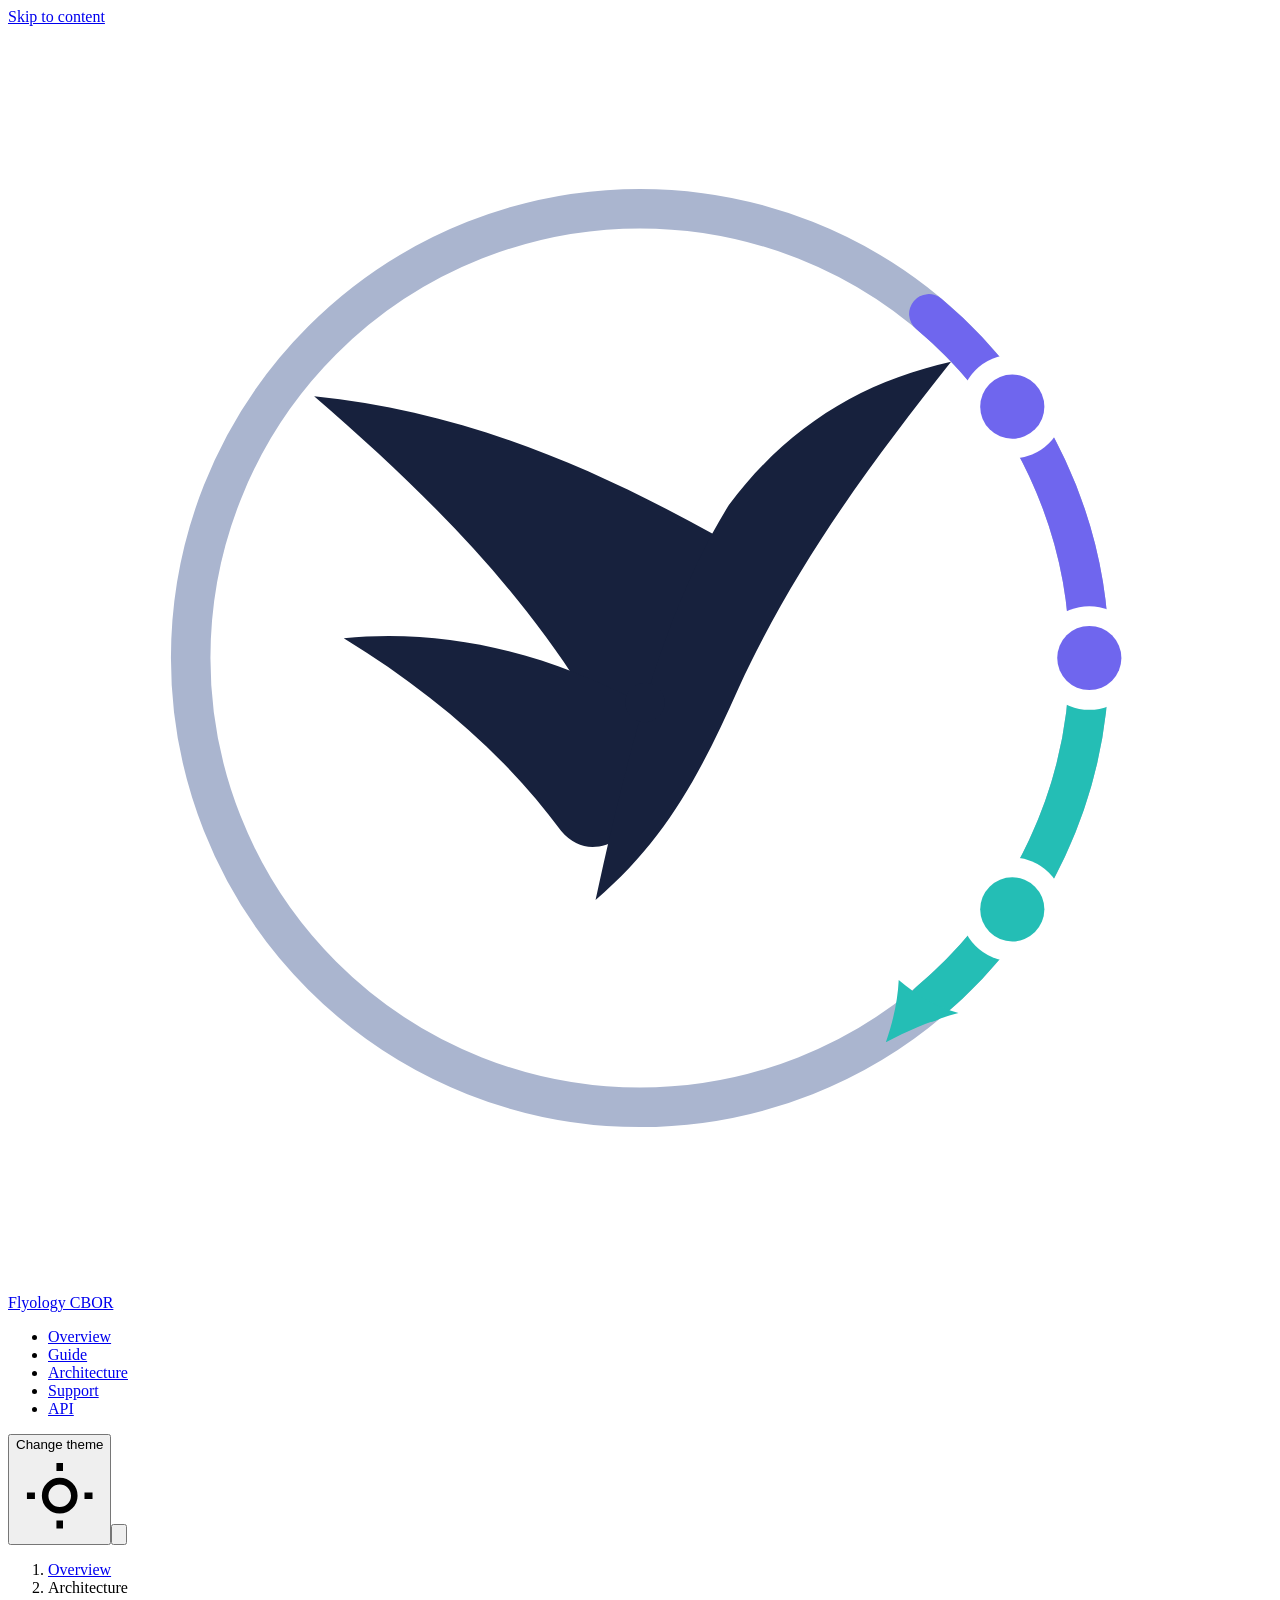
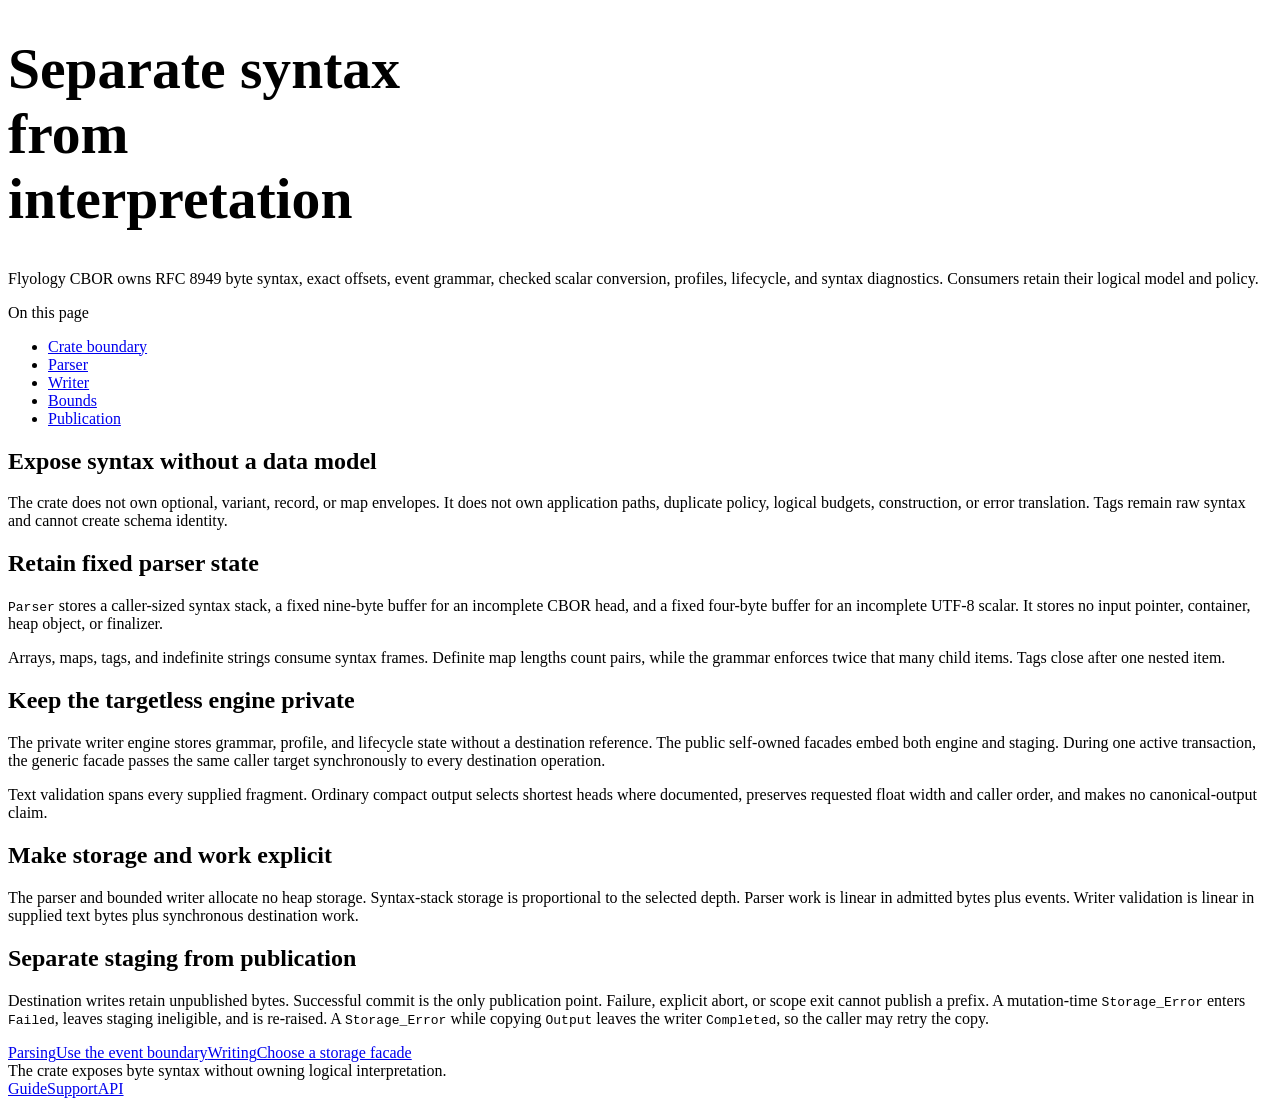
==== website/architecture/index.html @ 834462be "Problem: Flyology CBOR lacks maintained project documentation Users need reviewed guides, executable" ====
<!doctype html>
<html lang="en"><head><meta charset="utf-8"><meta name="viewport" content="width=device-width, initial-scale=1"><meta name="description" content="Ownership, streaming, and publication boundaries in Flyology CBOR."><title>Architecture · Flyology CBOR</title><link rel="icon" href="../assets/brand/flyology-primary-icon.svg" type="image/svg+xml"><link rel="stylesheet" href="../assets/styles/site.css"><link rel="stylesheet" href="../assets/styles/cbor.css"><script src="../assets/scripts/ada-highlight.js"></script><script src="../assets/scripts/site.js"></script></head>
<body><a class="skip-link" href="#main">Skip to content</a><header class="site-header"><nav class="site-nav" aria-label="Primary navigation"><a class="brand" href="../"><img src="../assets/brand/flyology-mark-transparent.svg" alt=""><span>Flyology CBOR</span></a><ul class="nav-links" data-nav-links><li><a href="../">Overview</a></li><li><a href="../guide/">Guide</a></li><li><a href="./" aria-current="page">Architecture</a></li><li><a href="../support/">Support</a></li><li><a href="../api/">API</a></li></ul><div class="nav-tools"><button class="icon-button" type="button" data-theme-toggle><span class="visually-hidden" data-theme-label>Change theme</span><svg aria-hidden="true" viewBox="0 0 24 24" fill="none" stroke="currentColor" stroke-width="1.8"><circle cx="12" cy="12" r="4"/><path d="M12 3v2.2M12 18.8V21M3 12h2.2M18.8 12H21"/></svg></button><button class="menu-button" type="button" data-menu-toggle aria-expanded="false" aria-label="Toggle navigation"><svg aria-hidden="true" viewBox="0 0 24 24" fill="none" stroke="currentColor" stroke-width="1.8"><path d="M4 7h16M4 12h2M4 17h16"/></svg></button></div></nav></header>
<main id="main" class="page-shell"><header class="doc-hero"><div><ol class="breadcrumb"><li><a href="../">Overview</a></li><li>Architecture</li></ol><h1>Separate syntax from interpretation</h1></div><p class="doc-hero-copy">Flyology CBOR owns RFC 8949 byte syntax, exact offsets, event grammar, checked scalar conversion, profiles, lifecycle, and syntax diagnostics. Consumers retain their logical model and policy.</p></header>
<div class="docs-layout"><aside class="toc" aria-label="On this page"><span class="toc-title">On this page</span><ul><li><a href="#boundary">Crate boundary</a></li><li><a href="#parser">Parser</a></li><li><a href="#writer">Writer</a></li><li><a href="#bounds">Bounds</a></li><li><a href="#publication">Publication</a></li></ul></aside><article class="prose">
  <section id="boundary"><h2>Expose syntax without a data model</h2><p>The crate does not own optional, variant, record, or map envelopes. It does not own application paths, duplicate policy, logical budgets, construction, or error translation. Tags remain raw syntax and cannot create schema identity.</p></section>
  <section id="parser"><h2>Retain fixed parser state</h2><p><a data-api="Flyology_CBOR.Parsing.Parser"><code>Parser</code></a> stores a caller-sized syntax stack, a fixed nine-byte buffer for an incomplete CBOR head, and a fixed four-byte buffer for an incomplete UTF-8 scalar. It stores no input pointer, container, heap object, or finalizer.</p><p>Arrays, maps, tags, and indefinite strings consume syntax frames. Definite map lengths count pairs, while the grammar enforces twice that many child items. Tags close after one nested item.</p></section>
  <section id="writer"><h2>Keep the targetless engine private</h2><p>The private writer engine stores grammar, profile, and lifecycle state without a destination reference. The public self-owned facades embed both engine and staging. During one active transaction, the generic facade passes the same caller target synchronously to every destination operation.</p><p>Text validation spans every supplied fragment. Ordinary compact output selects shortest heads where documented, preserves requested float width and caller order, and makes no canonical-output claim.</p></section>
  <section id="bounds"><h2>Make storage and work explicit</h2><p>The parser and bounded writer allocate no heap storage. Syntax-stack storage is proportional to the selected depth. Parser work is linear in admitted bytes plus events. Writer validation is linear in supplied text bytes plus synchronous destination work.</p></section>
  <section id="publication"><h2>Separate staging from publication</h2><p>Destination writes retain unpublished bytes. Successful commit is the only publication point. Failure, explicit abort, or scope exit cannot publish a prefix. A mutation-time <code>Storage_Error</code> enters <a data-api="Flyology_CBOR.Allocating_Writing.Failed"><code>Failed</code></a>, leaves staging ineligible, and is re-raised. A <code>Storage_Error</code> while copying <a data-api="Flyology_CBOR.Allocating_Writing.Output"><code>Output</code></a> leaves the writer <a data-api="Flyology_CBOR.Allocating_Writing.Completed"><code>Completed</code></a>, so the caller may retry the copy.</p><div class="next-links"><a href="../guide/parsing/"><span>Parsing</span>Use the event boundary</a><a href="../guide/writing/"><span>Writing</span>Choose a storage facade</a></div></section>
</article></div></main><footer class="site-footer"><div class="footer-inner"><span>The crate exposes byte syntax without owning logical interpretation.</span><div class="footer-links"><a href="../guide/">Guide</a><a href="../support/">Support</a><a href="../api/">API</a></div></div></footer></body></html>
---- website/assets/styles/cbor.css ----
:root {
  --cbor-coral: oklch(68% 0.18 35);
  --cbor-blue: oklch(57% 0.17 250);
  --cbor-mint: oklch(78% 0.12 170);
  --cbor-amber: oklch(80% 0.14 82);
  --cbor-graphite: oklch(23% 0.035 255);
}

:root[data-theme="dark"] {
  --cbor-coral: oklch(75% 0.15 35);
  --cbor-blue: oklch(72% 0.13 250);
  --cbor-mint: oklch(82% 0.11 170);
  --cbor-amber: oklch(84% 0.12 82);
}

.nav-links { gap: clamp(0.7rem, 1.45vw, 1.35rem); }

.cbor-hero {
  display: grid;
  grid-template-columns: minmax(0, 0.95fr) minmax(25rem, 1.05fr);
  min-height: auto;
  align-items: center;
  padding-block: clamp(4rem, 8vw, 7rem);
  gap: clamp(2.5rem, 6vw, 6rem);
}

.cbor-hero h1 {
  max-width: 13ch;
  font-size: clamp(3rem, 4.4vw, 4rem);
}

.cbor-hero .hero-lede { font-size: clamp(1.05rem, 1.4vw, 1.25rem); }

.release-note {
  margin-top: 1rem;
  color: var(--ink-soft);
  font-size: 0.78rem;
}

.stream-console {
  min-width: 0;
  margin: 0;
  overflow: hidden;
  border: 1px solid color-mix(in oklch, var(--cbor-blue) 35%, var(--line));
  border-radius: var(--radius-lg);
  background: var(--cbor-graphite);
  color: oklch(94% 0.015 250);
  box-shadow: 0 1rem 2.4rem oklch(10% 0.04 270 / 0.14);
}

.cbor-hero-visual {
  min-width: 0;
}

.cbor-code-pair {
  display: grid;
  grid-template-columns: repeat(2, minmax(0, 1fr));
  margin-top: 1.4rem;
  gap: 0.8rem;
}

.cbor-code-window {
  position: static;
  width: auto;
  min-width: 0;
  border-color: color-mix(in oklch, var(--cbor-blue) 58%, var(--code-line));
  border-radius: var(--radius-md);
  box-shadow: 0 1rem 2.4rem oklch(10% 0.04 270 / 0.16);
}

.cbor-code-window-number {
  border-color: color-mix(in oklch, var(--cbor-mint) 58%, var(--code-line));
}

.cbor-code-window pre {
  min-height: 9.8rem;
  padding: 1rem;
  font-size: clamp(0.64rem, 1.1vw, 0.76rem);
  line-height: 1.65;
}

.stream-console figcaption {
  display: flex;
  justify-content: space-between;
  padding: 1rem 1.25rem;
  border-bottom: 1px solid oklch(42% 0.04 250);
  color: oklch(74% 0.03 250);
  font-family: var(--font-mono);
  font-size: 0.7rem;
}

.chunk-track,
.event-track {
  padding: 1.4rem 1.25rem;
}

.chunk-track {
  display: flex;
  flex-wrap: wrap;
  align-items: center;
  gap: 0.45rem;
}

.chunk {
  padding: 0.55rem 0.7rem;
  border: 1px solid oklch(52% 0.04 250);
  border-radius: 0.4rem;
  background: oklch(29% 0.04 250);
  font-family: var(--font-mono);
  font-size: clamp(0.68rem, 1.3vw, 0.82rem);
}

.chunk-split { border-color: var(--cbor-coral); }
.chunk-utf8 { border-color: var(--cbor-mint); }

.stream-arrow {
  display: grid;
  grid-template-columns: 1fr auto 1fr;
  align-items: center;
  gap: 0.7rem;
  color: var(--cbor-amber);
  font-family: var(--font-mono);
  font-size: 0.68rem;
}

.stream-arrow::before,
.stream-arrow::after {
  height: 1px;
  background: oklch(43% 0.04 250);
  content: "";
}

.event-track {
  display: grid;
  grid-template-columns: repeat(3, minmax(0, 1fr));
  gap: 0.55rem;
}

.event-chip {
  padding: 0.7rem 0.5rem;
  border: 1px solid oklch(46% 0.04 250);
  border-radius: 0.45rem;
  color: oklch(82% 0.03 250);
  font-family: var(--font-mono);
  font-size: 0.68rem;
  text-align: center;
}

.event-chip:nth-child(3n + 1) { border-color: var(--cbor-blue); }
.event-chip:nth-child(3n + 2) { border-color: var(--cbor-coral); }
.event-chip:nth-child(3n) { border-color: var(--cbor-mint); }

.acceptance-gate {
  display: flex;
  justify-content: space-between;
  padding: 1rem 1.25rem;
  border-top: 1px solid oklch(42% 0.04 250);
  color: oklch(75% 0.03 250);
  font-family: var(--font-mono);
  font-size: 0.72rem;
}

.acceptance-gate strong { color: var(--cbor-mint); }

.cbor-status {
  border-block: 1px solid var(--line);
  background: var(--surface);
}

.cbor-status-inner {
  display: grid;
  grid-template-columns: repeat(4, 1fr);
}

.cbor-status-item {
  padding: 1.45rem 1.6rem;
  border-right: 1px solid var(--line);
}

.cbor-status-item:last-child { border: 0; }
.cbor-status-item strong,
.cbor-status-item span { display: block; }
.cbor-status-item span { color: var(--ink-soft); font-size: 0.8rem; }

.cbor-section { padding-block: clamp(5rem, 10vw, 9rem); }

.cbor-section-heading {
  display: grid;
  grid-template-columns: 0.85fr 1.15fr;
  align-items: end;
  margin-bottom: 3rem;
  gap: 3rem;
}

.cbor-section-heading h2 { margin: 0; }
.cbor-section-heading p { max-width: 62ch; margin: 0; color: var(--ink-soft); }

.boundary-grid,
.guide-grid {
  display: grid;
  grid-template-columns: repeat(3, minmax(0, 1fr));
  gap: 1rem;
}

.boundary-card,
.guide-card {
  min-width: 0;
  padding: 1.6rem;
  border: 1px solid var(--line);
  border-radius: var(--radius-md);
  background: var(--surface);
}

.boundary-card b {
  display: block;
  margin-bottom: 1.3rem;
  color: var(--cbor-coral);
  font-family: var(--font-mono);
  font-size: 0.72rem;
}

.boundary-card p,
.guide-card p { margin: 0; color: var(--ink-soft); }
.guide-card h3 { margin-bottom: 0.7rem; font-size: 1.25rem; }
.guide-card a { font-weight: 630; }

.transaction-line {
  display: grid;
  grid-template-columns: repeat(7, minmax(0, 1fr));
  align-items: center;
  margin-top: 3rem;
  gap: 0.45rem;
}

.transaction-node {
  padding: 0.85rem 0.5rem;
  border: 1px solid var(--line);
  border-radius: 0.45rem;
  background: var(--surface);
  font-family: var(--font-mono);
  font-size: 0.72rem;
  text-align: center;
}

.transaction-node.publish { border-color: var(--cbor-mint); }
.transaction-node.failure { border-color: var(--cbor-coral); }
.transaction-link { height: 1px; background: var(--line); }

.guide-hero {
  padding-block: clamp(4rem, 8vw, 7rem) 3rem;
}

.guide-hero h1,
.doc-hero h1 { max-width: 15ch; font-size: clamp(2.8rem, 4.5vw, 4.6rem); }
.guide-hero p { max-width: 65ch; color: var(--ink-soft); font-size: 1.12rem; }

.guide-layout {
  display: grid;
  grid-template-columns: minmax(12rem, 0.28fr) minmax(0, 0.72fr);
  align-items: start;
  padding-bottom: 6rem;
  gap: clamp(2rem, 6vw, 6rem);
}

.toc { position: sticky; top: 7rem; }

.prose pre {
  max-width: 100%;
  overflow-x: auto;
  border-radius: var(--radius-md);
  background: var(--code-bg);
  color: oklch(91% 0.02 270);
  padding: 1.35rem;
  line-height: 1.7;
}

.prose table { width: 100%; border-collapse: collapse; }
.prose th,
.prose td { padding: 0.8rem; border-bottom: 1px solid var(--line); text-align: left; }
.prose th { color: var(--ink-soft); font-size: 0.78rem; text-transform: uppercase; }

.sequence {
  display: grid;
  grid-template-columns: repeat(4, minmax(0, 1fr));
  gap: 0.6rem;
  margin-block: 2rem;
}

.sequence > div {
  padding: 1rem;
  border: 1px solid var(--line);
  border-top: 3px solid var(--cbor-blue);
  background: var(--surface);
}

.sequence strong,
.sequence span { display: block; }
.sequence span { margin-top: 0.3rem; color: var(--ink-soft); font-size: 0.78rem; }

@media (max-width: 980px) {
  .cbor-hero { grid-template-columns: 1fr; min-height: auto; }
  .cbor-hero h1 { max-width: 14ch; font-size: clamp(2.85rem, 5.5vw, 3.7rem); }
  .cbor-status-inner { grid-template-columns: repeat(2, 1fr); }
  .cbor-status-item:nth-child(2) { border-right: 0; }
  .cbor-status-item:nth-child(-n + 2) { border-bottom: 1px solid var(--line); }
  .boundary-grid,
  .guide-grid { grid-template-columns: 1fr 1fr; }
  .guide-layout { grid-template-columns: 1fr; }
  .guide-hero h1,
  .doc-hero h1 { font-size: clamp(2.6rem, 5.4vw, 3.5rem); }
  .toc { position: static; }
}

@media (max-width: 650px) {
  .cbor-hero h1 { font-size: clamp(2.5rem, 10vw, 3rem); }
  .guide-hero h1,
  .doc-hero h1 { font-size: clamp(2.35rem, 9vw, 2.9rem); }
  .cbor-code-pair { grid-template-columns: 1fr; }
  .event-track { grid-template-columns: repeat(2, minmax(0, 1fr)); }
  .cbor-section-heading { grid-template-columns: 1fr; gap: 1rem; }
  .boundary-grid,
  .guide-grid,
  .sequence { grid-template-columns: 1fr; }
  .transaction-line { grid-template-columns: 1fr; }
  .transaction-link { width: 1px; height: 1.2rem; margin-inline: auto; }
  .acceptance-gate { flex-direction: column; gap: 0.35rem; }
}

@media (prefers-reduced-motion: reduce) {
  *, *::before, *::after { scroll-behavior: auto !important; animation: none !important; transition: none !important; }
}
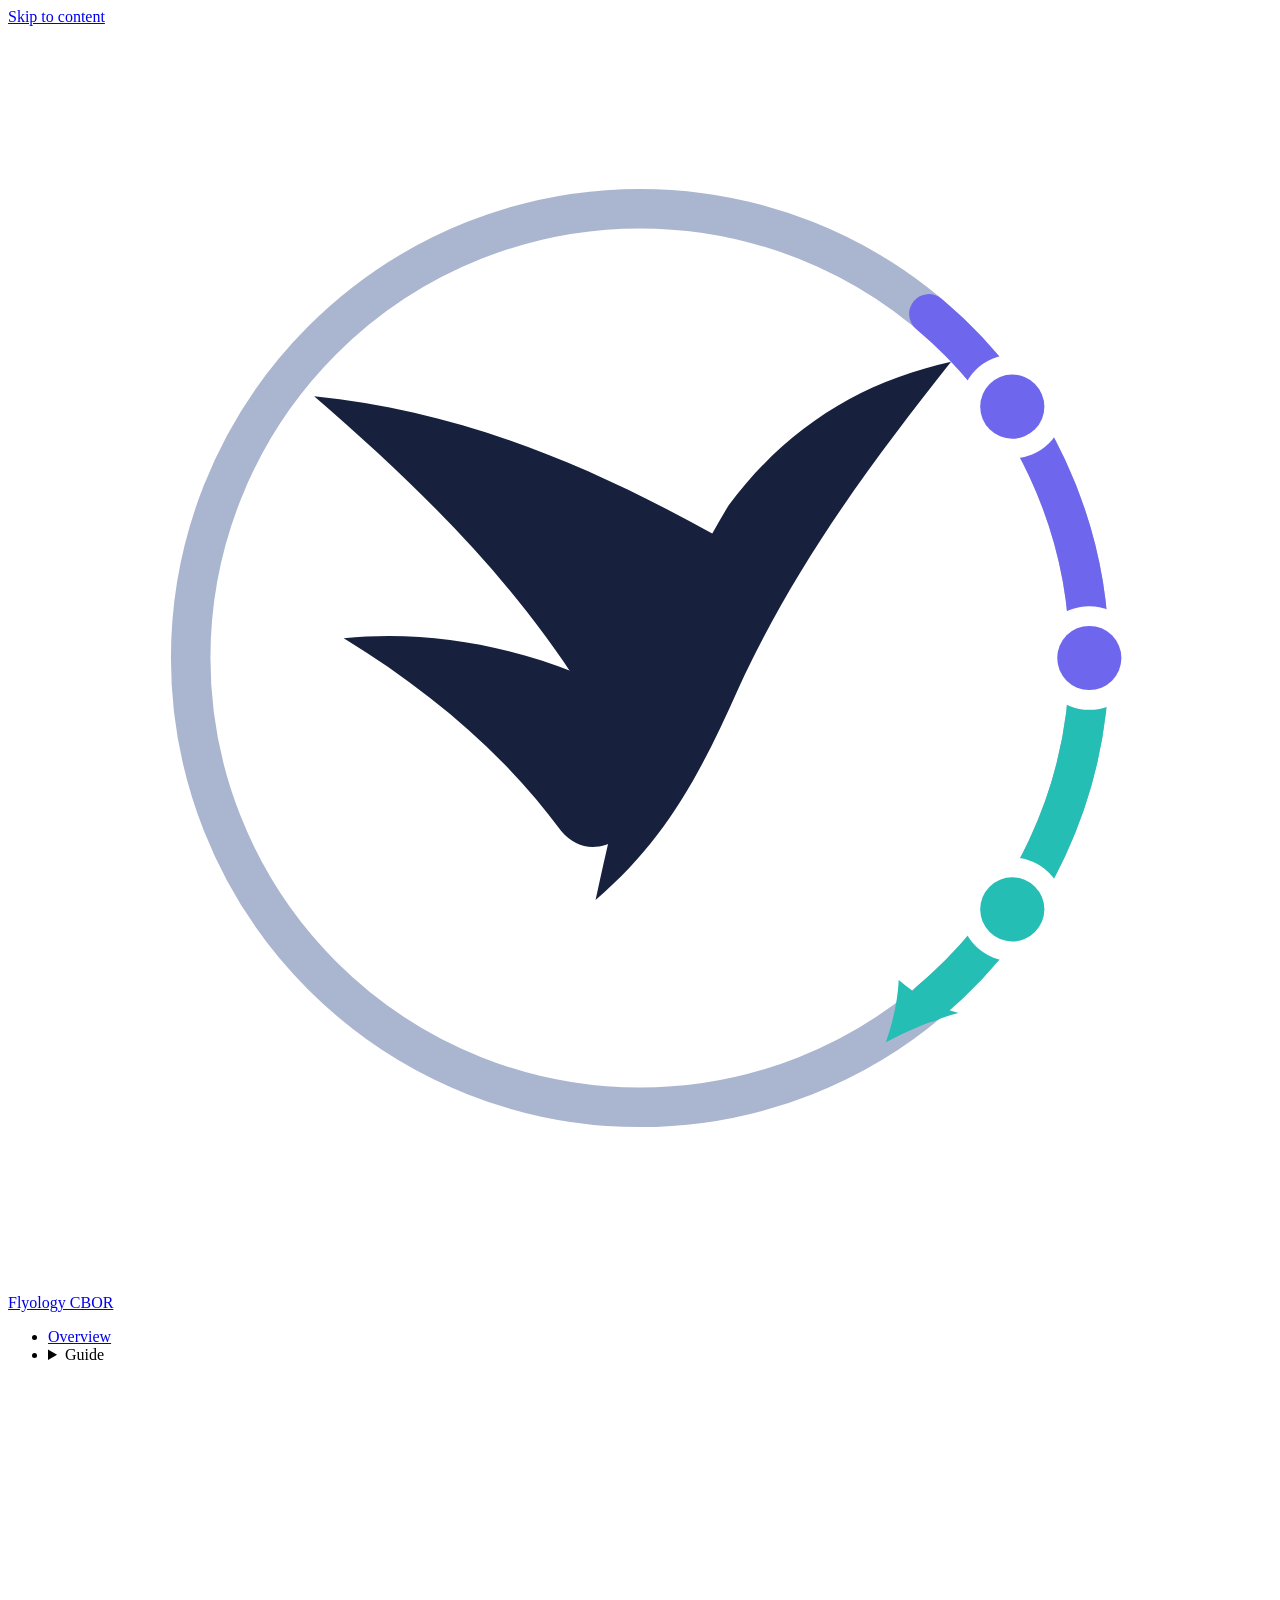
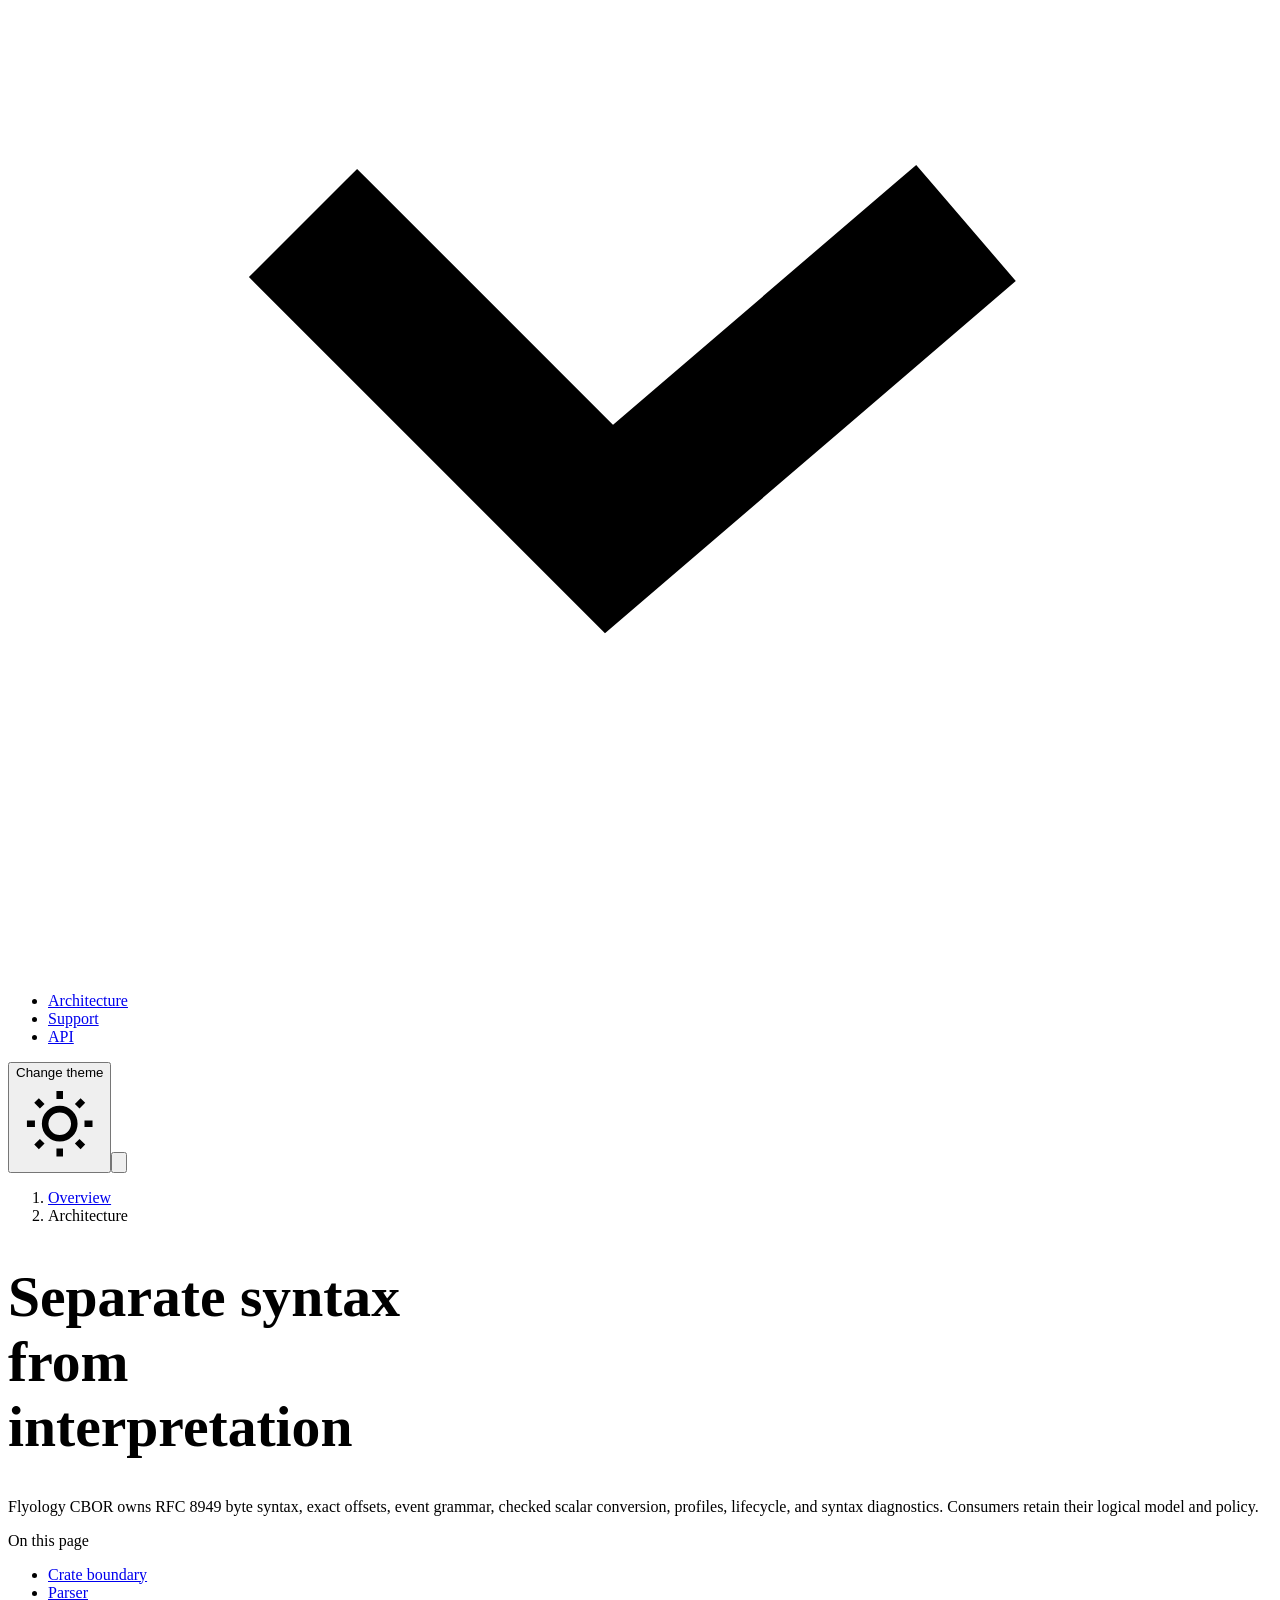
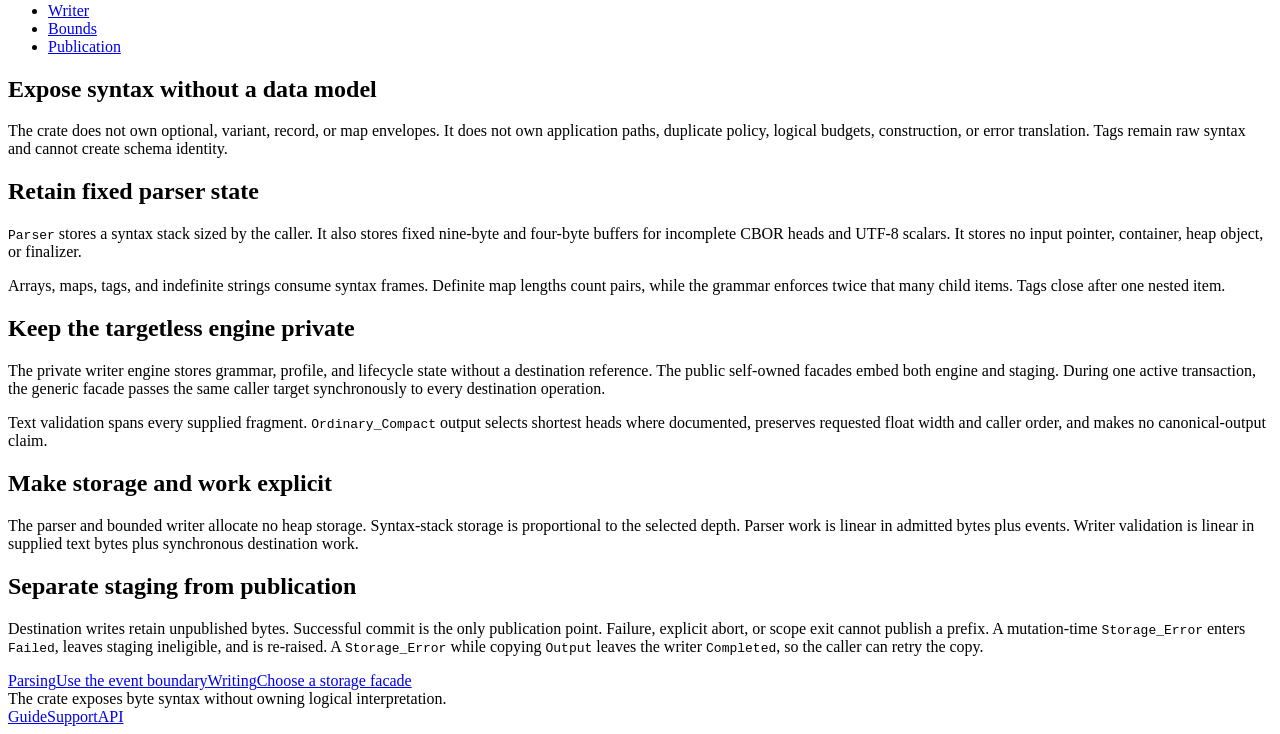
==== commit 5ac70de1: "Problem: CBOR website diverges from the Flyology JSON guide shape Readers encounter asymmetric guide" ====
--- a/website/architecture/index.html
+++ b/website/architecture/index.html
@@ -1,11 +1,11 @@
 <!doctype html>
 <html lang="en"><head><meta charset="utf-8"><meta name="viewport" content="width=device-width, initial-scale=1"><meta name="description" content="Ownership, streaming, and publication boundaries in Flyology CBOR."><title>Architecture · Flyology CBOR</title><link rel="icon" href="../assets/brand/flyology-primary-icon.svg" type="image/svg+xml"><link rel="stylesheet" href="../assets/styles/site.css"><link rel="stylesheet" href="../assets/styles/cbor.css"><script src="../assets/scripts/ada-highlight.js"></script><script src="../assets/scripts/site.js"></script></head>
-<body><a class="skip-link" href="#main">Skip to content</a><header class="site-header"><nav class="site-nav" aria-label="Primary navigation"><a class="brand" href="../"><img src="../assets/brand/flyology-mark-transparent.svg" alt=""><span>Flyology CBOR</span></a><ul class="nav-links" data-nav-links><li><a href="../">Overview</a></li><li><a href="../guide/">Guide</a></li><li><a href="./" aria-current="page">Architecture</a></li><li><a href="../support/">Support</a></li><li><a href="../api/">API</a></li></ul><div class="nav-tools"><button class="icon-button" type="button" data-theme-toggle><span class="visually-hidden" data-theme-label>Change theme</span><svg aria-hidden="true" viewBox="0 0 24 24" fill="none" stroke="currentColor" stroke-width="1.8"><circle cx="12" cy="12" r="4"/><path d="M12 3v2.2M12 18.8V21M3 12h2.2M18.8 12H21"/></svg></button><button class="menu-button" type="button" data-menu-toggle aria-expanded="false" aria-label="Toggle navigation"><svg aria-hidden="true" viewBox="0 0 24 24" fill="none" stroke="currentColor" stroke-width="1.8"><path d="M4 7h16M4 12h2M4 17h16"/></svg></button></div></nav></header>
+<body><a class="skip-link" href="#main">Skip to content</a><header class="site-header"><nav class="site-nav" aria-label="Primary navigation"><a class="brand" href="../"><img src="../assets/brand/flyology-mark-transparent.svg" alt=""><span>Flyology CBOR</span></a><ul class="nav-links" data-nav-links><li><a href="../">Overview</a></li><li><details class="nav-dropdown" data-nav-dropdown><summary>Guide <svg aria-hidden="true" viewBox="0 0 12 12" fill="none" stroke="currentColor" stroke-width="1.5"><path d="m2.5 4.5 3 3 3.5-3"/></svg></summary><ul class="nav-dropdown-menu"><li><a href="../guide/">Guide overview</a></li><li><a href="../guide/getting-started/">Getting started</a></li><li><a href="../guide/parsing/">Parsing</a></li><li><a href="../guide/writing/">Writing</a></li><li><a href="../guide/values-and-numbers/">Values and numbers</a></li><li><a href="../guide/profiles-and-errors/">Profiles and errors</a></li></ul></details></li><li><a href="./" aria-current="page">Architecture</a></li><li><a href="../support/">Support</a></li><li><a href="../api/">API</a></li></ul><div class="nav-tools"><button class="icon-button" type="button" data-theme-toggle><span class="visually-hidden" data-theme-label>Change theme</span><svg aria-hidden="true" viewBox="0 0 24 24" fill="none" stroke="currentColor" stroke-width="1.8"><path d="M12 3v2.2M12 18.8V21M3 12h2.2M18.8 12H21M5.64 5.64 7.2 7.2M16.8 16.8l1.56 1.56M18.36 5.64 16.8 7.2M7.2 16.8l-1.56 1.56"/><circle cx="12" cy="12" r="4"/></svg></button><button class="menu-button" type="button" data-menu-toggle aria-expanded="false" aria-label="Toggle navigation"><svg aria-hidden="true" viewBox="0 0 24 24" fill="none" stroke="currentColor" stroke-width="1.8"><path d="M4 7h16M4 12h2M4 17h16"/></svg></button></div></nav></header>
 <main id="main" class="page-shell"><header class="doc-hero"><div><ol class="breadcrumb"><li><a href="../">Overview</a></li><li>Architecture</li></ol><h1>Separate syntax from interpretation</h1></div><p class="doc-hero-copy">Flyology CBOR owns RFC 8949 byte syntax, exact offsets, event grammar, checked scalar conversion, profiles, lifecycle, and syntax diagnostics. Consumers retain their logical model and policy.</p></header>
 <div class="docs-layout"><aside class="toc" aria-label="On this page"><span class="toc-title">On this page</span><ul><li><a href="#boundary">Crate boundary</a></li><li><a href="#parser">Parser</a></li><li><a href="#writer">Writer</a></li><li><a href="#bounds">Bounds</a></li><li><a href="#publication">Publication</a></li></ul></aside><article class="prose">
   <section id="boundary"><h2>Expose syntax without a data model</h2><p>The crate does not own optional, variant, record, or map envelopes. It does not own application paths, duplicate policy, logical budgets, construction, or error translation. Tags remain raw syntax and cannot create schema identity.</p></section>
-  <section id="parser"><h2>Retain fixed parser state</h2><p><a data-api="Flyology_CBOR.Parsing.Parser"><code>Parser</code></a> stores a caller-sized syntax stack, a fixed nine-byte buffer for an incomplete CBOR head, and a fixed four-byte buffer for an incomplete UTF-8 scalar. It stores no input pointer, container, heap object, or finalizer.</p><p>Arrays, maps, tags, and indefinite strings consume syntax frames. Definite map lengths count pairs, while the grammar enforces twice that many child items. Tags close after one nested item.</p></section>
-  <section id="writer"><h2>Keep the targetless engine private</h2><p>The private writer engine stores grammar, profile, and lifecycle state without a destination reference. The public self-owned facades embed both engine and staging. During one active transaction, the generic facade passes the same caller target synchronously to every destination operation.</p><p>Text validation spans every supplied fragment. Ordinary compact output selects shortest heads where documented, preserves requested float width and caller order, and makes no canonical-output claim.</p></section>
+  <section id="parser"><h2>Retain fixed parser state</h2><p><a data-api="Flyology_CBOR.Parsing.Parser"><code>Parser</code></a> stores a syntax stack sized by the caller. It also stores fixed nine-byte and four-byte buffers for incomplete CBOR heads and UTF-8 scalars. It stores no input pointer, container, heap object, or finalizer.</p><p>Arrays, maps, tags, and indefinite strings consume syntax frames. Definite map lengths count pairs, while the grammar enforces twice that many child items. Tags close after one nested item.</p></section>
+  <section id="writer"><h2>Keep the targetless engine private</h2><p>The private writer engine stores grammar, profile, and lifecycle state without a destination reference. The public self-owned facades embed both engine and staging. During one active transaction, the generic facade passes the same caller target synchronously to every destination operation.</p><p>Text validation spans every supplied fragment. <a data-api="Flyology_CBOR.Profiles.Output_Policy.Ordinary_Compact"><code>Ordinary_Compact</code></a> output selects shortest heads where documented, preserves requested float width and caller order, and makes no canonical-output claim.</p></section>
   <section id="bounds"><h2>Make storage and work explicit</h2><p>The parser and bounded writer allocate no heap storage. Syntax-stack storage is proportional to the selected depth. Parser work is linear in admitted bytes plus events. Writer validation is linear in supplied text bytes plus synchronous destination work.</p></section>
-  <section id="publication"><h2>Separate staging from publication</h2><p>Destination writes retain unpublished bytes. Successful commit is the only publication point. Failure, explicit abort, or scope exit cannot publish a prefix. A mutation-time <code>Storage_Error</code> enters <a data-api="Flyology_CBOR.Allocating_Writing.Failed"><code>Failed</code></a>, leaves staging ineligible, and is re-raised. A <code>Storage_Error</code> while copying <a data-api="Flyology_CBOR.Allocating_Writing.Output"><code>Output</code></a> leaves the writer <a data-api="Flyology_CBOR.Allocating_Writing.Completed"><code>Completed</code></a>, so the caller may retry the copy.</p><div class="next-links"><a href="../guide/parsing/"><span>Parsing</span>Use the event boundary</a><a href="../guide/writing/"><span>Writing</span>Choose a storage facade</a></div></section>
+  <section id="publication"><h2>Separate staging from publication</h2><p>Destination writes retain unpublished bytes. Successful commit is the only publication point. Failure, explicit abort, or scope exit cannot publish a prefix. A mutation-time <code>Storage_Error</code> enters <a data-api="Flyology_CBOR.Allocating_Writing.Failed"><code>Failed</code></a>, leaves staging ineligible, and is re-raised. A <code>Storage_Error</code> while copying <a data-api="Flyology_CBOR.Allocating_Writing.Output"><code>Output</code></a> leaves the writer <a data-api="Flyology_CBOR.Allocating_Writing.Completed"><code>Completed</code></a>, so the caller can retry the copy.</p><div class="next-links"><a href="../guide/parsing/"><span>Parsing</span>Use the event boundary</a><a href="../guide/writing/"><span>Writing</span>Choose a storage facade</a></div></section>
 </article></div></main><footer class="site-footer"><div class="footer-inner"><span>The crate exposes byte syntax without owning logical interpretation.</span><div class="footer-links"><a href="../guide/">Guide</a><a href="../support/">Support</a><a href="../api/">API</a></div></div></footer></body></html>
--- a/website/assets/styles/cbor.css
+++ b/website/assets/styles/cbor.css
@@ -14,6 +14,11 @@
 }
 
 .nav-links { gap: clamp(0.7rem, 1.45vw, 1.35rem); }
+
+.nav-dropdown > summary[aria-current="location"] {
+  color: var(--ink);
+  font-weight: 650;
+}
 
 .cbor-hero {
   display: grid;
@@ -226,13 +231,16 @@
 
 .transaction-line {
   display: grid;
-  grid-template-columns: repeat(7, minmax(0, 1fr));
+  grid-template-columns: repeat(4, minmax(0, 1fr));
   align-items: center;
   margin-top: 3rem;
-  gap: 0.45rem;
+  padding: 0;
+  gap: 0.9rem;
+  list-style: none;
 }
 
 .transaction-node {
+  position: relative;
   padding: 0.85rem 0.5rem;
   border: 1px solid var(--line);
   border-radius: 0.45rem;
@@ -242,9 +250,18 @@
   text-align: center;
 }
 
+.transaction-node:not(:last-child)::after {
+  position: absolute;
+  top: 50%;
+  left: calc(100% + 0.23rem);
+  width: 0.45rem;
+  height: 1px;
+  background: var(--line);
+  content: "";
+}
+
 .transaction-node.publish { border-color: var(--cbor-mint); }
 .transaction-node.failure { border-color: var(--cbor-coral); }
-.transaction-link { height: 1px; background: var(--line); }
 
 .guide-hero {
   padding-block: clamp(4rem, 8vw, 7rem) 3rem;
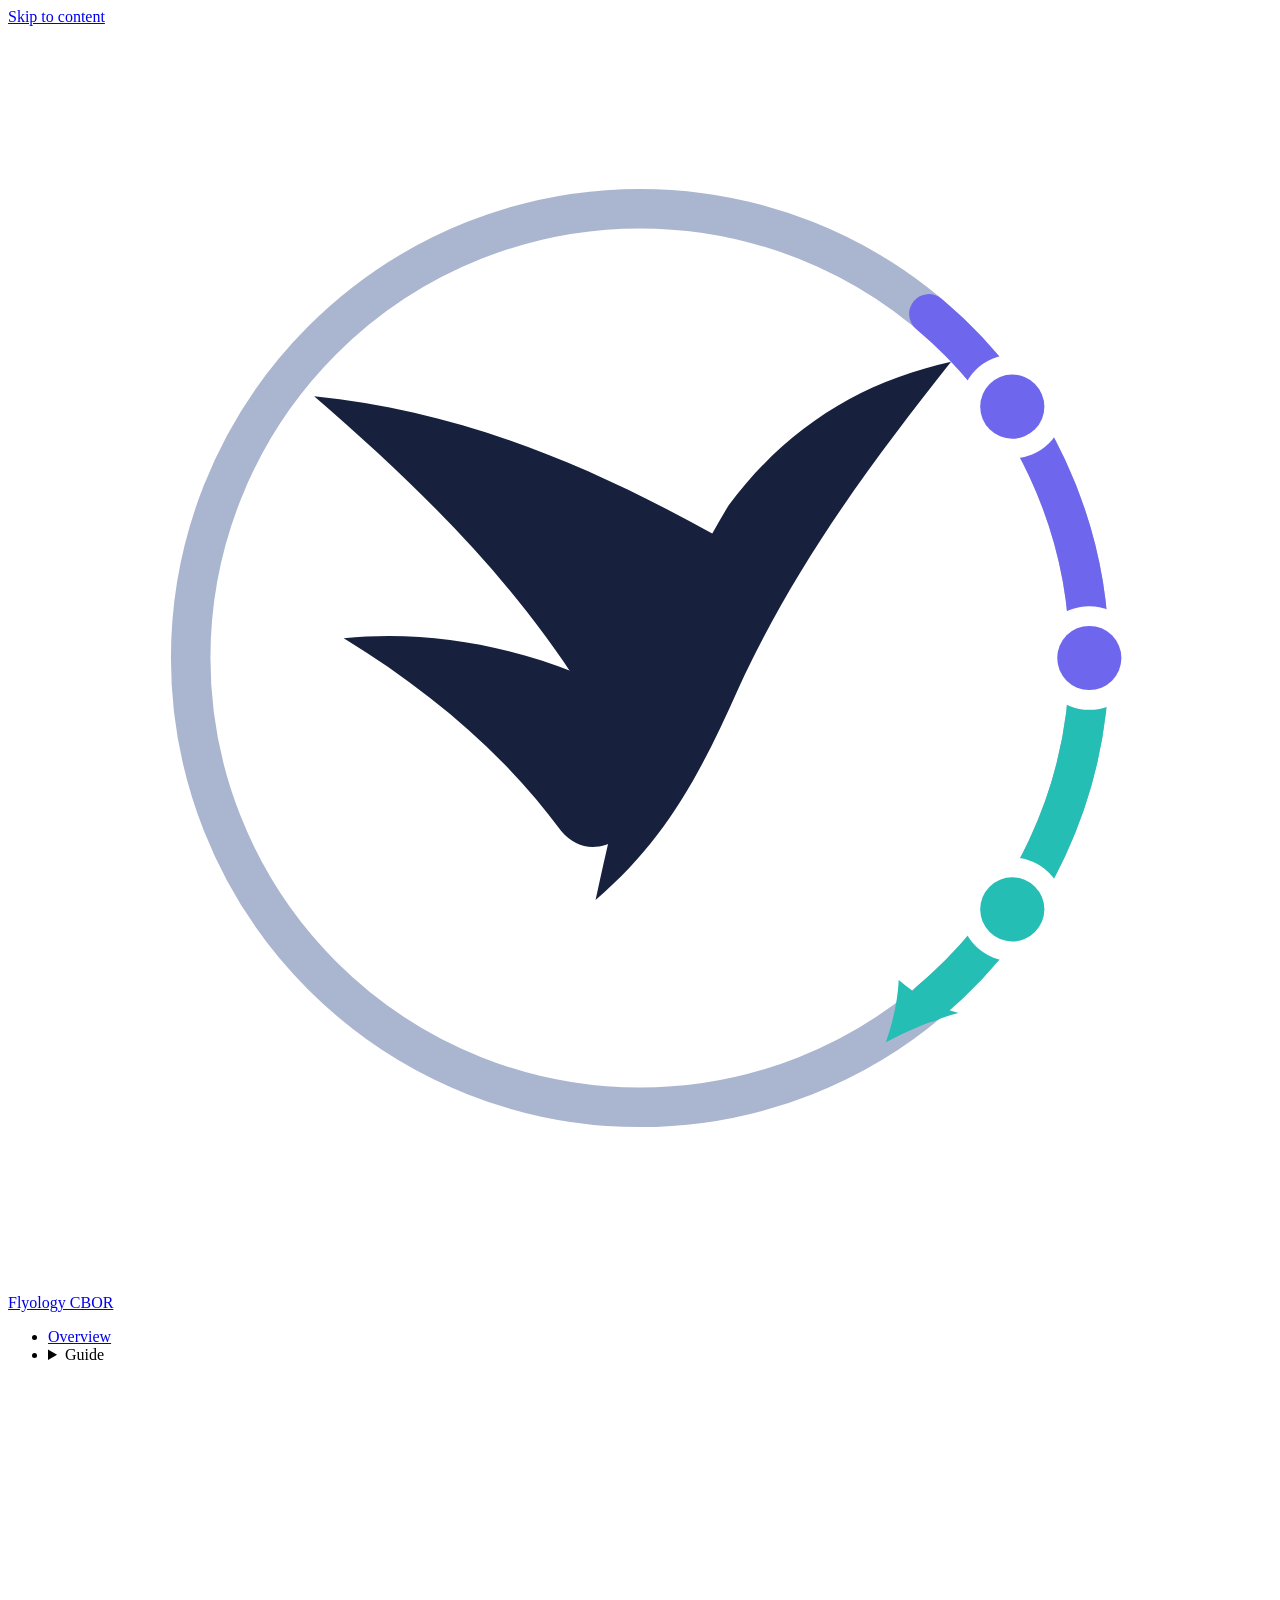
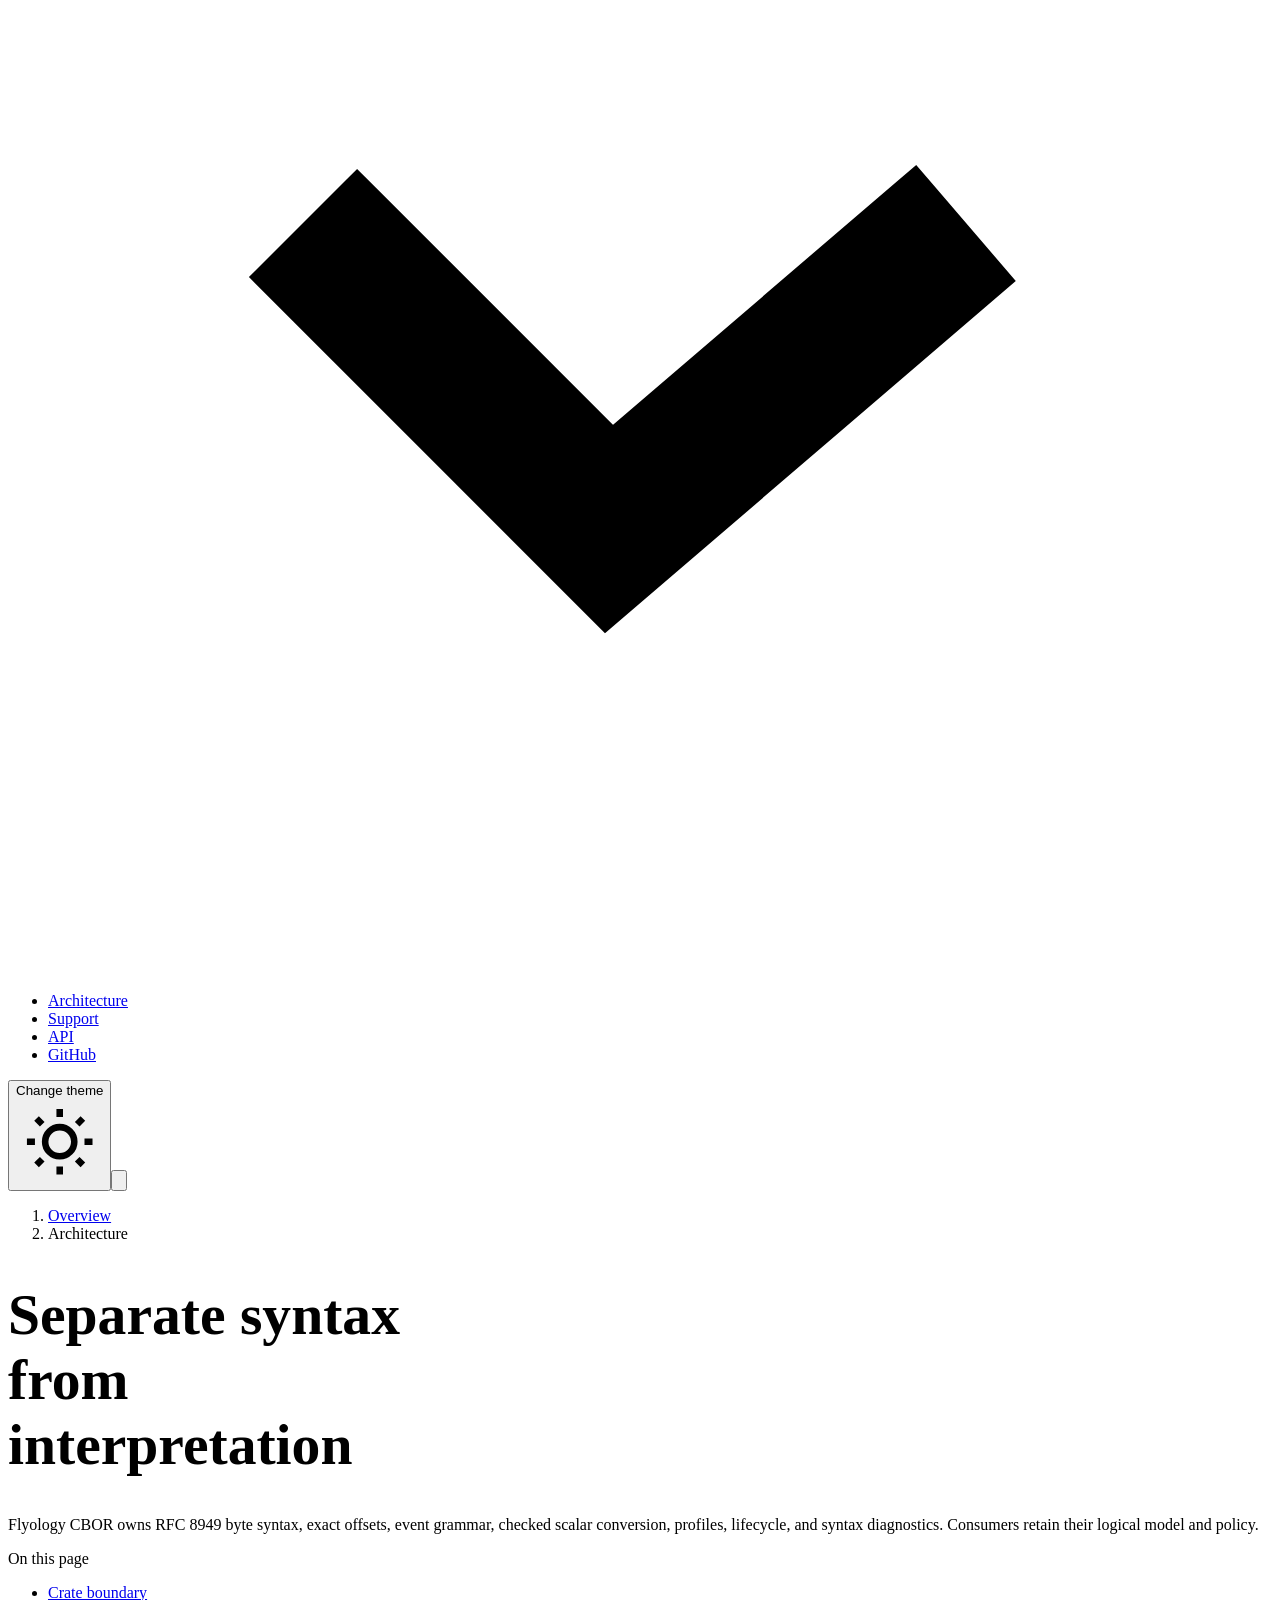
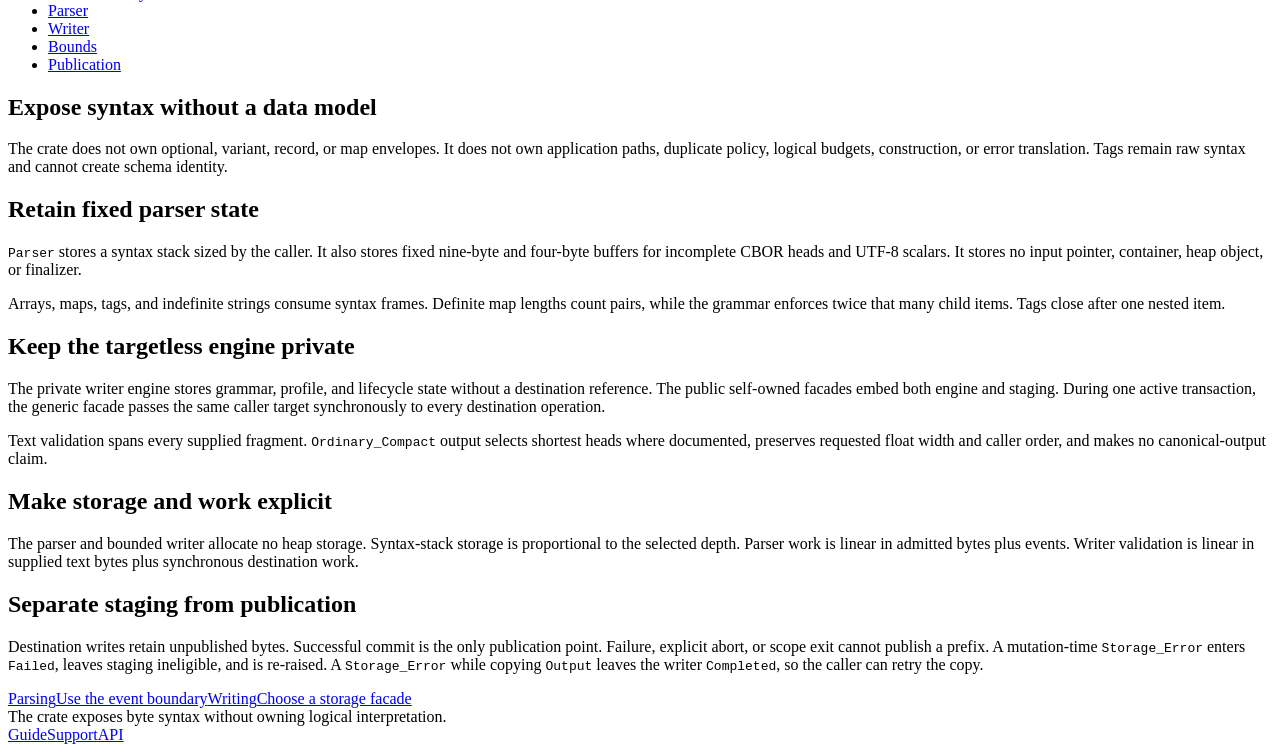
==== commit 92465583: "Problem: Public source publication lacks repository and Pages metadata The reviewed CBOR candidate h" ====
--- a/website/architecture/index.html
+++ b/website/architecture/index.html
@@ -1,6 +1,6 @@
 <!doctype html>
-<html lang="en"><head><meta charset="utf-8"><meta name="viewport" content="width=device-width, initial-scale=1"><meta name="description" content="Ownership, streaming, and publication boundaries in Flyology CBOR."><title>Architecture · Flyology CBOR</title><link rel="icon" href="../assets/brand/flyology-primary-icon.svg" type="image/svg+xml"><link rel="stylesheet" href="../assets/styles/site.css"><link rel="stylesheet" href="../assets/styles/cbor.css"><script src="../assets/scripts/ada-highlight.js"></script><script src="../assets/scripts/site.js"></script></head>
-<body><a class="skip-link" href="#main">Skip to content</a><header class="site-header"><nav class="site-nav" aria-label="Primary navigation"><a class="brand" href="../"><img src="../assets/brand/flyology-mark-transparent.svg" alt=""><span>Flyology CBOR</span></a><ul class="nav-links" data-nav-links><li><a href="../">Overview</a></li><li><details class="nav-dropdown" data-nav-dropdown><summary>Guide <svg aria-hidden="true" viewBox="0 0 12 12" fill="none" stroke="currentColor" stroke-width="1.5"><path d="m2.5 4.5 3 3 3.5-3"/></svg></summary><ul class="nav-dropdown-menu"><li><a href="../guide/">Guide overview</a></li><li><a href="../guide/getting-started/">Getting started</a></li><li><a href="../guide/parsing/">Parsing</a></li><li><a href="../guide/writing/">Writing</a></li><li><a href="../guide/values-and-numbers/">Values and numbers</a></li><li><a href="../guide/profiles-and-errors/">Profiles and errors</a></li></ul></details></li><li><a href="./" aria-current="page">Architecture</a></li><li><a href="../support/">Support</a></li><li><a href="../api/">API</a></li></ul><div class="nav-tools"><button class="icon-button" type="button" data-theme-toggle><span class="visually-hidden" data-theme-label>Change theme</span><svg aria-hidden="true" viewBox="0 0 24 24" fill="none" stroke="currentColor" stroke-width="1.8"><path d="M12 3v2.2M12 18.8V21M3 12h2.2M18.8 12H21M5.64 5.64 7.2 7.2M16.8 16.8l1.56 1.56M18.36 5.64 16.8 7.2M7.2 16.8l-1.56 1.56"/><circle cx="12" cy="12" r="4"/></svg></button><button class="menu-button" type="button" data-menu-toggle aria-expanded="false" aria-label="Toggle navigation"><svg aria-hidden="true" viewBox="0 0 24 24" fill="none" stroke="currentColor" stroke-width="1.8"><path d="M4 7h16M4 12h2M4 17h16"/></svg></button></div></nav></header>
+<html lang="en"><head><meta charset="utf-8"><meta name="viewport" content="width=device-width, initial-scale=1"><meta name="description" content="Ownership, streaming, and publication boundaries in Flyology CBOR."><title>Architecture · Flyology CBOR</title><link rel="canonical" href="https://cbor.flyology.org/architecture/"><link rel="icon" href="../assets/brand/flyology-primary-icon.svg" type="image/svg+xml"><link rel="stylesheet" href="../assets/styles/site.css"><link rel="stylesheet" href="../assets/styles/cbor.css"><script src="../assets/scripts/ada-highlight.js"></script><script src="../assets/scripts/site.js"></script></head>
+<body><a class="skip-link" href="#main">Skip to content</a><header class="site-header"><nav class="site-nav" aria-label="Primary navigation"><a class="brand" href="../"><img src="../assets/brand/flyology-mark-transparent.svg" alt=""><span>Flyology CBOR</span></a><ul class="nav-links" data-nav-links><li><a href="../">Overview</a></li><li><details class="nav-dropdown" data-nav-dropdown><summary>Guide <svg aria-hidden="true" viewBox="0 0 12 12" fill="none" stroke="currentColor" stroke-width="1.5"><path d="m2.5 4.5 3 3 3.5-3"/></svg></summary><ul class="nav-dropdown-menu"><li><a href="../guide/">Guide overview</a></li><li><a href="../guide/getting-started/">Getting started</a></li><li><a href="../guide/parsing/">Parsing</a></li><li><a href="../guide/writing/">Writing</a></li><li><a href="../guide/values-and-numbers/">Values and numbers</a></li><li><a href="../guide/profiles-and-errors/">Profiles and errors</a></li></ul></details></li><li><a href="./" aria-current="page">Architecture</a></li><li><a href="../support/">Support</a></li><li><a href="../api/">API</a></li><li><a href="https://github.com/flyology-ada/flyology-cbor">GitHub</a></li></ul><div class="nav-tools"><button class="icon-button" type="button" data-theme-toggle><span class="visually-hidden" data-theme-label>Change theme</span><svg aria-hidden="true" viewBox="0 0 24 24" fill="none" stroke="currentColor" stroke-width="1.8"><path d="M12 3v2.2M12 18.8V21M3 12h2.2M18.8 12H21M5.64 5.64 7.2 7.2M16.8 16.8l1.56 1.56M18.36 5.64 16.8 7.2M7.2 16.8l-1.56 1.56"/><circle cx="12" cy="12" r="4"/></svg></button><button class="menu-button" type="button" data-menu-toggle aria-expanded="false" aria-label="Toggle navigation"><svg aria-hidden="true" viewBox="0 0 24 24" fill="none" stroke="currentColor" stroke-width="1.8"><path d="M4 7h16M4 12h2M4 17h16"/></svg></button></div></nav></header>
 <main id="main" class="page-shell"><header class="doc-hero"><div><ol class="breadcrumb"><li><a href="../">Overview</a></li><li>Architecture</li></ol><h1>Separate syntax from interpretation</h1></div><p class="doc-hero-copy">Flyology CBOR owns RFC 8949 byte syntax, exact offsets, event grammar, checked scalar conversion, profiles, lifecycle, and syntax diagnostics. Consumers retain their logical model and policy.</p></header>
 <div class="docs-layout"><aside class="toc" aria-label="On this page"><span class="toc-title">On this page</span><ul><li><a href="#boundary">Crate boundary</a></li><li><a href="#parser">Parser</a></li><li><a href="#writer">Writer</a></li><li><a href="#bounds">Bounds</a></li><li><a href="#publication">Publication</a></li></ul></aside><article class="prose">
   <section id="boundary"><h2>Expose syntax without a data model</h2><p>The crate does not own optional, variant, record, or map envelopes. It does not own application paths, duplicate policy, logical budgets, construction, or error translation. Tags remain raw syntax and cannot create schema identity.</p></section>
